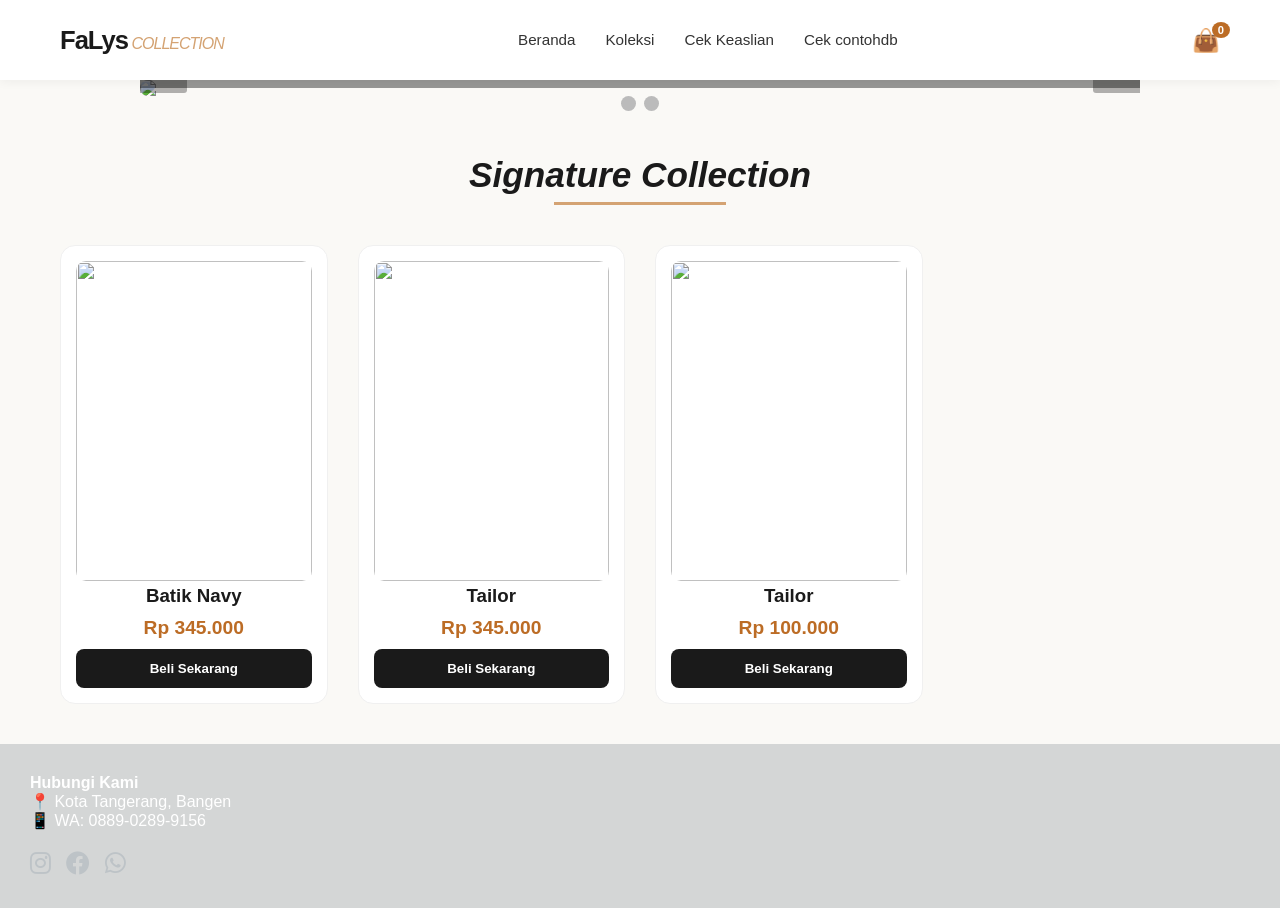
==== Falys/index.html @ fa490610 "Add files via upload" ====
<!DOCTYPE html>
<html lang="id">
<head>
    <meta charset="UTF-8">
    <meta name="viewport" content="width=device-width, initial-scale=1.0">
    <title>FaLys COLLECTION</title>
    <link rel="stylesheet" href="style.css">
    <link rel="stylesheet" href="https://cdnjs.cloudflare.com/ajax/libs/font-awesome/6.0.0/css/all.min.css">
    <link rel="manifest" href="/FaLysCollection/manifest.json">
    <meta name="theme-color" content="#000000">
    <link rel="apple-touch-icon" href="icon-192.png">


</head>
<body>

    <header>
    <nav class="nav-container">
        <div class="logo">
            <a href="#">FaLys<span> COLLECTION</span></a>
        </div>
        
        <ul class="nav-links" id="navLinks">
            <li class="mobile-only close-menu" onclick="toggleMenu()">&times; Tutup</li>
            <li><a href="#" onclick="toggleMenu()">Beranda</a></li>
            <li><a href="#katalog" onclick="toggleMenu()">Koleksi</a></li>
            <li><a href="keaslian.html" onclick="toggleMenu()">Cek Keaslian</a></li>
            <li><a href="contohdb.html" onclick="toggleMenu()">Cek contohdb</a></li>
        </ul>

        <div class="nav-icons">
            <div class="cart-wrapper" onclick="openCart()">
                👜 <span id="cart-count">0</span>
            </div>
            
            <div class="menu-toggle" id="mobile-menu" onclick="toggleMenu()">
                <span></span>
                <span></span>
                <span></span>
            </div>
        </div>
    </nav>
    <div class="nav-overlay" id="navOverlay" onclick="toggleMenu()"></div>
</header>



    <div class="slideshow-container">
  <div class="mySlides fade">
    <img src="img/1.jpg" style="width:100%">
    <div class="text">Perkenalan</div>
  </div>

  <div class="mySlides fade">
    <img src="img/2.jpg" style="width:100%">
    <div class="text">Tentang Brand</div>
  </div>
  <div class="mySlides fade">
    <img src="img/3.jpg" style="width:100%">
    <div class="text">Kontak</div>
  </div>

  <a class="prev" onclick="plusSlides(-1)">&#10094;</a>
  <a class="next" onclick="plusSlides(1)">&#10095;</a>
</div>

<div style="text-align:center">
  <span class="dot" onclick="currentSlide(1)"></span>
  <span class="dot" onclick="currentSlide(2)"></span>
</div>

    <section class="container" id="katalog">
        <div class="section-title"><h2>Signature Collection</h2></div>
        <div class="product-grid" id="product-container"></div>
    </section>

    <div id="detail-modal" class="modal">
        <div class="modal-content">
            <span class="close" onclick="closeDetail()">&times;</span>
            <div class="detail-flex">
                <div class="product-gallery">
                    <div class="gallery-container" id="modal-gallery-container"></div>
                    <div class="gallery-nav">
                        <button class="nav-btn" onclick="prevImg()">❮</button>
                        <button class="nav-btn" onclick="nextImg()">❯</button>
                    </div>
                </div>
                <div class="info-aside">
                    <h2 id="modal-nama"></h2>
                    <p id="modal-harga" class="price"></p>
                    <p id="modal-deskripsi"></p>
                    <div id="modal-btn-container"></div>
                </div>
            </div>
        </div>
    </div>

    <div id="cart-sidebar" class="sidebar">
        <div class="sidebar-header"><h3>Keranjang</h3><span onclick="closeCart()">×</span></div>
        <div id="cart-items-list" class="cart-body"></div>
        <div class="sidebar-footer">
            <div class="total-box"><span>Total:</span> <span id="total-price">Rp 0</span></div>
            <button class="add-btn" onclick="sendToWA()" style="background:var(--accent)">Order via WhatsApp</button>
        </div>
    </div>
    <footer>
      
    <div class="footer-section">
    <h4>Hubungi Kami</h4>
    <p>📍 Kota Tangerang, Bangen</p>
    <p>📱 WA: 0889-0289-9156</p>
    
    <div class="social-icons">
        <a href="https://instagram.com/username_kamu" target="_blank" title="Instagram">
            <i class="fab fa-instagram"></i>
        </a>
        <a href="https://facebook.com/username_kamu" target="_blank" title="Facebook">
            <i class="fab fa-facebook"></i>
        </a>
        <a href="https://wa.me/6288902899156" target="_blank" title="WhatsApp">
            <i class="fab fa-whatsapp"></i>
        </a>
    </div>
</div>
    </footer>

    
    <script src="products.js"></script>
    <script src="script.js"></script>
    <script>
  <script>
  if ('serviceWorker' in navigator) {
    window.addEventListener('load', () => {
      navigator.serviceWorker.register('./sw.js')
        .then(reg => console.log('Service Worker terdaftar!', reg))
        .catch(err => console.log('Gagal daftar:', err));
    });
  }
</script>

</script>

</body>
</html>
---- Falys/style.css ----
:root { 
    --primary: #d4a373; 
    --dark: #1a1a1a; 
    --accent: #bc6c25;
    --white: #ffffff;
}

* { margin:0; padding:0; box-sizing:border-box; font-family:'Segoe UI', Tahoma, sans-serif; scroll-behavior: smooth; }
body { background: #faf9f6; color: var(--dark); }

header { background: var(--white); height: 80px; display: flex; align-items: center; position: sticky; top: 0; z-index: 1000; box-shadow: 0 2px 10px rgba(0,0,0,0.05); }
.nav-container { width: 100%; max-width: 1200px; margin: 0 auto; padding: 0 20px; display: flex; justify-content: space-between; align-items: center; }
.logo a { font-size: 1.6rem; font-weight: 800; text-decoration: none; color: var(--dark); letter-spacing: -1px; }
.logo span { color: var(--primary); font-weight: 300; font-style: italic; font-size: 1rem; }

.nav-links { display: flex; list-style: none; gap: 30px; }
.nav-links a { text-decoration: none; color: #555; font-weight: 500; transition: 0.3s; }
.cart-wrapper { position: relative; cursor: pointer; font-size: 1.5rem; }
#cart-count { position: absolute; top: -8px; right: -10px; background: var(--accent); color: white; font-size: 0.7rem; padding: 2px 6px; border-radius: 50%; }

.slideshow-container {
  max-width: 1000px; /* Batas lebar maksimal */
  position: relative;
  margin: auto;
  /* Hapus overflow: hidden jika ingin bayangan terlihat, 
     tetapi biarkan jika ingin potongan gambar rapi */
}

.mySlides img {
  width: 100%;       /* Gambar memenuhi lebar container */
  height: auto;      /* Tinggi menyesuaikan proporsi gambar secara otomatis */
  display: block;    /* Menghilangkan spasi putih di bawah gambar */
  border-radius: 8px; /* Opsional: mempercantik sudut gambar */
}

/* Memastikan tombol navigasi tetap di tengah secara vertikal 
   meskipun tinggi gambar berubah-ubah */
.prev, .next {
  top: 50%;
  transform: translateY(-50%);
}

.slideshow-text { position: absolute; top: 50%; left: 50%; transform: translate(-50%, -50%); color: white; text-align: center; }

.container { max-width: 1200px; margin: 0 auto; padding: 40px 20px; }
.section-title { text-align: center; margin-bottom: 40px; }
.section-title h2 { font-size: 2.2rem; position: relative; display: inline-block; padding-bottom: 10px; font-style: italic; }
.section-title h2::after { content: ''; position: absolute; bottom: 0; left: 25%; width: 50%; height: 3px; background: var(--primary); }

.product-grid { display: grid; grid-template-columns: repeat(auto-fill, minmax(260px, 1fr)); gap: 30px; }
.card { background: var(--white); border-radius: 15px; padding: 15px; transition: 0.4s; border: 1px solid #f0f0f0; text-align: center; }
.card:hover { transform: translateY(-10px); box-shadow: 0 15px 30px rgba(0,0,0,0.07); }
.card img { width: 100%; height: 320px; object-fit: cover; border-radius: 10px; cursor: pointer; }

.price { color: var(--accent); font-weight: 700; font-size: 1.2rem; margin: 10px 0; }
.add-btn { width: 100%; padding: 12px; background: var(--dark); color: white; border: none; border-radius: 8px; cursor: pointer; font-weight: 600; transition: 0.3s; }
.add-btn:hover { background: var(--primary); }

/* Modal & Slideshow Produk */
.modal { display: none; position: fixed; inset: 0; background: rgba(0,0,0,0.6); z-index: 3000; backdrop-filter: blur(5px); }
.modal-content { background: white; margin: 5% auto; padding: 30px; border-radius: 20px; max-width: 800px; position: relative; }
.detail-flex { display: flex; gap: 30px; flex-wrap: wrap; }
.product-gallery { flex: 1; min-width: 300px; position: relative; overflow: hidden; border-radius: 15px; height: 400px; }
.gallery-container { display: flex; transition: transform 0.5s ease-in-out; height: 100%; }
.gallery-container img { min-width: 100%; object-fit: cover; cursor: zoom-in; transition: 0.5s; }
.gallery-container img:hover { transform: scale(1.2); }
.gallery-nav { position: absolute; top: 50%; width: 100%; display: flex; justify-content: space-between; transform: translateY(-50%); padding: 0 10px; }
.nav-btn { background: rgba(255,255,255,0.8); border: none; width: 35px; height: 35px; border-radius: 50%; cursor: pointer; }

.sidebar { position: fixed; right: -100%; top: 0; width: 350px; height: 100%; background: white; z-index: 2000; transition: 0.4s; box-shadow: -10px 0 30px rgba(0,0,0,0.1); display: flex; flex-direction: column; }
.sidebar.active { right: 0; }
.sidebar-header { padding: 20px; border-bottom: 1px solid #eee; display: flex; justify-content: space-between; font-weight: bold; }
.cart-body { flex: 1; overflow-y: auto; padding: 20px; }
.sidebar-footer { padding: 20px; border-top: 1px solid #eee; }


/* Sidebar Header & Footer Tetap di Tempat */
.sidebar-header {
    padding: 20px;
    border-bottom: 1px solid #eee;
    display: flex;
    justify-content: space-between;
    align-items: center;
}

.total-box {
    display: flex;
    justify-content: space-between;
    font-weight: bold;
    font-size: 1.1rem;
    margin-bottom: 15px;
}

.sidebar-footer {
    padding: 20px;
    border-top: 1px solid #eee;
    background: #fff;
}

/* Navigasi Dasar */
.nav-container {
    width: 100%;
    max-width: 1200px;
    margin: 0 auto;
    padding: 0 20px;
    display: flex;
    justify-content: space-between;
    align-items: center;
    height: 100%;
}

.nav-links {
    display: flex;
    list-style: none;
    gap: 30px;
    align-items: center;
}

.nav-links a {
    text-decoration: none;
    color: #333;
    font-weight: 500;
    transition: 0.3s;
    font-size: 0.95rem;
}

.nav-links a:hover {
    color: var(--primary);
}

/* Hamburger Menu Icon */
.menu-toggle {
    display: none; /* Sembunyi di Desktop */
    flex-direction: column;
    gap: 5px;
    cursor: pointer;
    z-index: 2001;
}

.menu-toggle span {
    display: block;
    width: 25px;
    height: 3px;
    background: var(--dark);
    border-radius: 3px;
    transition: 0.3s;
}

/* Responsif Mobile (Maksimal 768px) */
@media (max-width: 768px) {
    .menu-toggle {
        display: flex;
    }

    .nav-links {
        position: fixed;
        top: 0;
        right: -100%; /* Sembunyi di kanan */
        width: 70%;
        height: 100vh;
        background: white;
        flex-direction: column;
        padding: 80px 40px;
        transition: 0.4s ease-in-out;
        z-index: 2000;
        box-shadow: -5px 0 15px rgba(0,0,0,0.1);
    }

    .nav-links.active {
        right: 0; /* Muncul ke layar */
    }

    .nav-links li {
        width: 100%;
        border-bottom: 1px solid #f0f0f0;
        padding: 15px 0;
    }

    .mobile-only {
        display: block;
        font-size: 1.5rem;
        font-weight: bold;
        color: var(--primary);
        margin-bottom: 20px;
        cursor: pointer;
    }

    /* Overlay saat menu terbuka */
    .nav-overlay {
        display: none;
        position: fixed;
        top: 0;
        left: 0;
        width: 100%;
        height: 100%;
        background: rgba(0,0,0,0.5);
        z-index: 1999;
    }

    .nav-overlay.active {
        display: block;
    }
}

@media (min-width: 769px) {
    .mobile-only { display: none; }
}

/* Container Ikon */
.nav-icons {
    display: flex;
    align-items: center; /* Menjaga agar sejajar lurus secara horizontal */
    gap: 20px;           /* Jarak antara ikon keranjang dan hamburger */
    z-index: 2002;
}

.cart-wrapper {
    position: relative;
    cursor: pointer;
    font-size: 1.4rem;
    display: flex;
    align-items: center;
}

#cart-count {
    position: absolute;
    top: -5px;
    right: -10px;
    background: var(--accent);
    color: white;
    font-size: 0.7rem;
    padding: 2px 6px;
    border-radius: 50%;
    font-weight: bold;
}

/* Tombol Hamburger */
.menu-toggle {
    display: none; /* Sembunyi di Desktop */
    flex-direction: column;
    gap: 5px;
    cursor: pointer;
}

/* Responsif Mobile */
@media (max-width: 768px) {
    .menu-toggle {
        display: flex; /* Muncul di Mobile */
    }
    
    .nav-container {
        padding: 0 15px;
    }
}

* {box-sizing: border-box}
body {font-family: sans-serif; margin:0}

.slideshow-container {
  max-width: 1000px;
  position: relative;
  margin: auto;
  overflow: hidden;
}

.mySlides {
  display: none; /* Sembunyikan semua slide di awal */
}

/* Tombol navigasi */
.prev, .next {
  cursor: pointer;
  position: absolute;
  top: 50%;
  width: auto;
  padding: 16px;
  margin-top: -22px;
  color: white;
  font-weight: bold;
  font-size: 18px;
  transition: 0.6s ease;
  border-radius: 0 3px 3px 0;
  user-select: none;
  background-color: rgba(0,0,0,0.3);
}

.next {
  right: 0;
  border-radius: 3px 0 0 3px;
}

.prev:hover, .next:hover {
  background-color: rgba(0,0,0,0.8);
}

/* Teks keterangan */
.text {
  color: #f2f2f2;
  font-size: 15px;
  padding: 8px 12px;
  position: absolute;
  bottom: 8px;
  width: 100%;
  text-align: center;
  background: rgba(0,0,0,0.4);
}

/* Indikator titik */
.dot {
  cursor: pointer;
  height: 15px;
  width: 15px;
  margin: 0 2px;
  background-color: #bbb;
  border-radius: 50%;
  display: inline-block;
  transition: background-color 0.6s ease;
}

.active, .dot:hover {

}

/* Efek Animasi Fade */
.fade {
  animation-name: fade;
  animation-duration: 1.5s;
}

@keyframes fade {
  from {opacity: .4} 
  to {opacity: 1}
}


/* Reset Dasar */
.footer-section {
  color: #ffffff;
  padding: 30px;
  background-color: #d4d6d6;
  font-family: 'Segoe UI', Tahoma, Geneva, Verdana, sans-serif;
}

/* Garis bawah dekoratif */
.footer-col h3::after {
  content: '';
  width: 50px;
  height: 2px;
  background-color: #ff4d4d;
  position: absolute;
  bottom: -5px;
  left: 0;
}

/* Responsivitas untuk Layar Kecil */
.social-icons {
    margin-top: 20px;
    display: flex;
    gap: 15px;
}

.social-icons a {
    color: #bdc3c7;
    font-size: 1.5rem;
    transition: 0.3s ease;
}

.social-icons a:hover {
    color: #ffcc00; /* Warna kuning emas saat di-hover */
    transform: translateY(-5px); /* Efek melompat sedikit */
}

/* Responsif untuk HP agar ikon tetap di tengah */
@media (max-width: 768px) {
    .social-icons {
        justify-content: center;
    }
}

.cart-form {
    margin-top: 20px;
    padding: 15px;
    background: #fdfdfd;
    border-top: 2px solid #eee;
    border-radius: 0 0 10px 10px;
}
.cart-form h4 {
    font-size: 0.9rem;
    margin-bottom: 10px;
    color: #333;
}
.cart-form input, .cart-form textarea {
    width: 100%;
    padding: 10px;
    margin-bottom: 10px;
    border: 1px solid #ddd;
    border-radius: 6px;
    font-family: inherit;
    font-size: 0.85rem;
    box-sizing: border-box;
}
.cart-form textarea {
    height: 70px;
    resize: none;
}
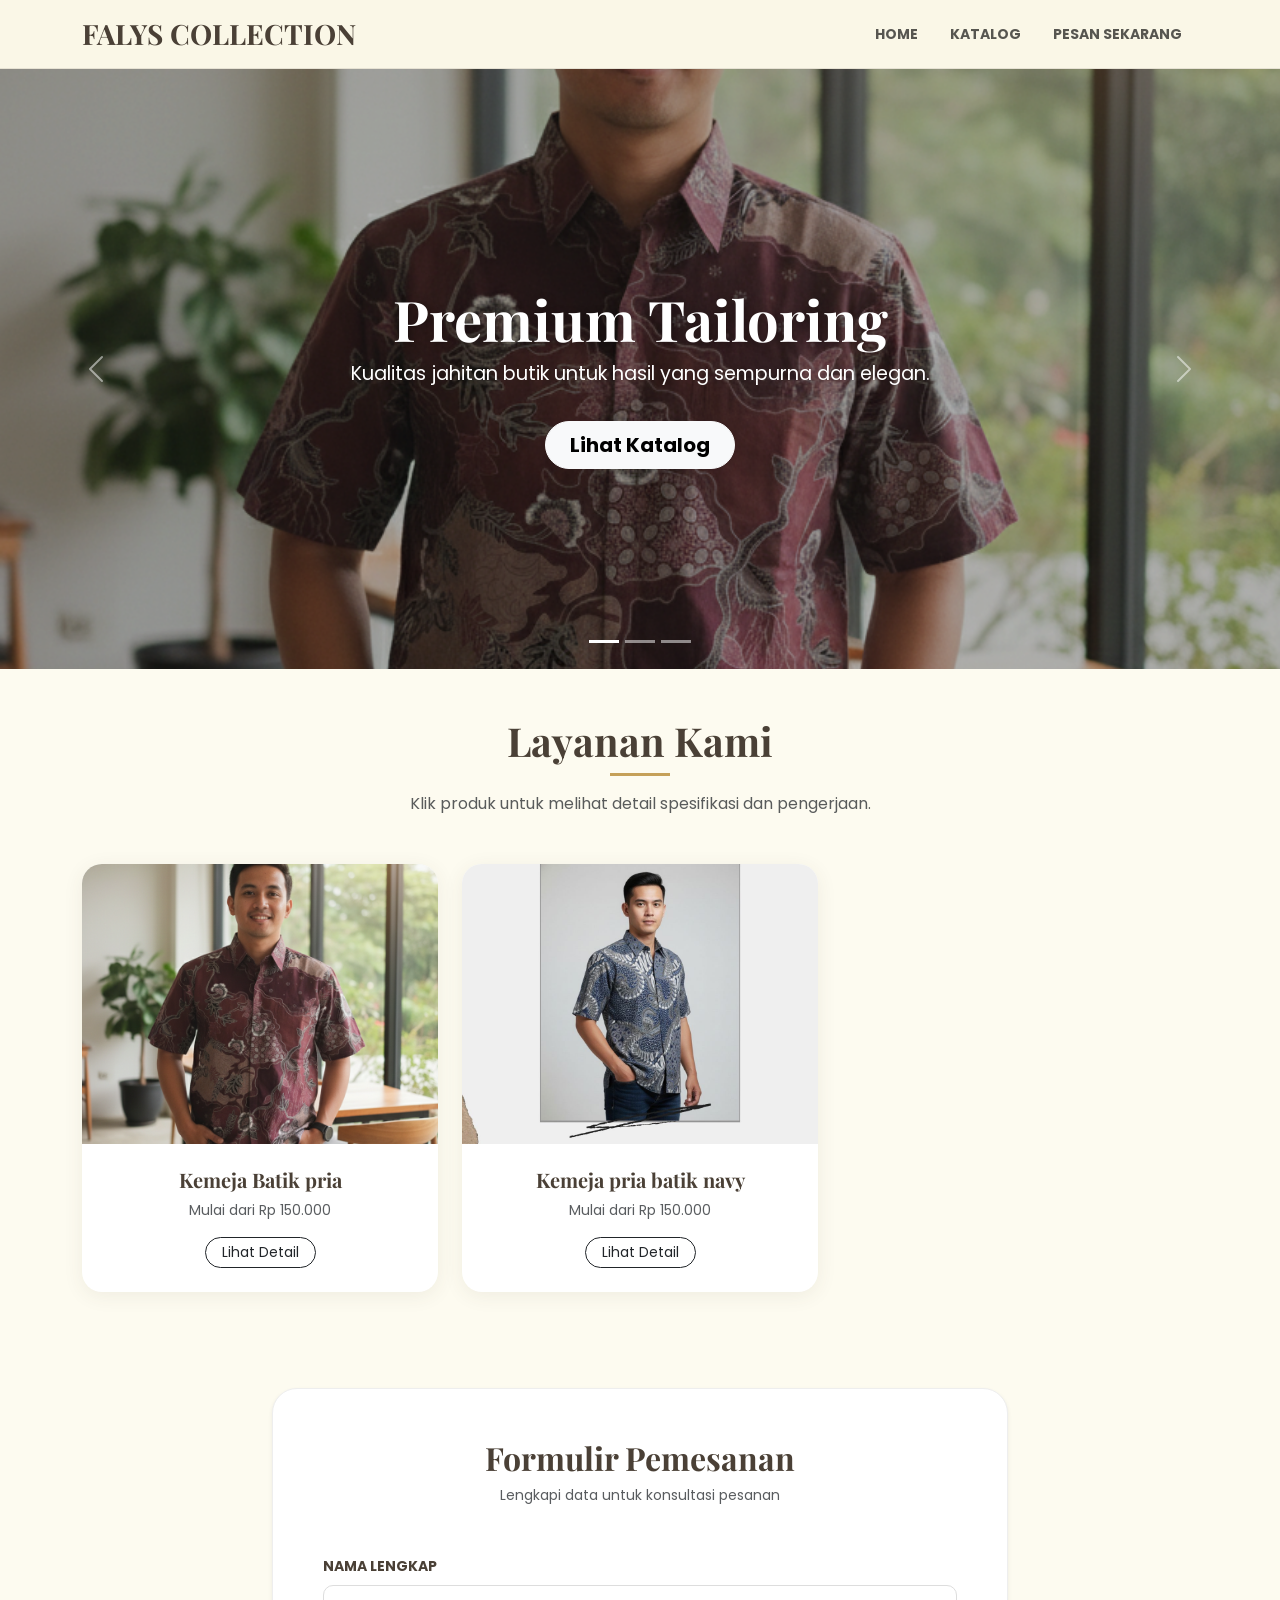
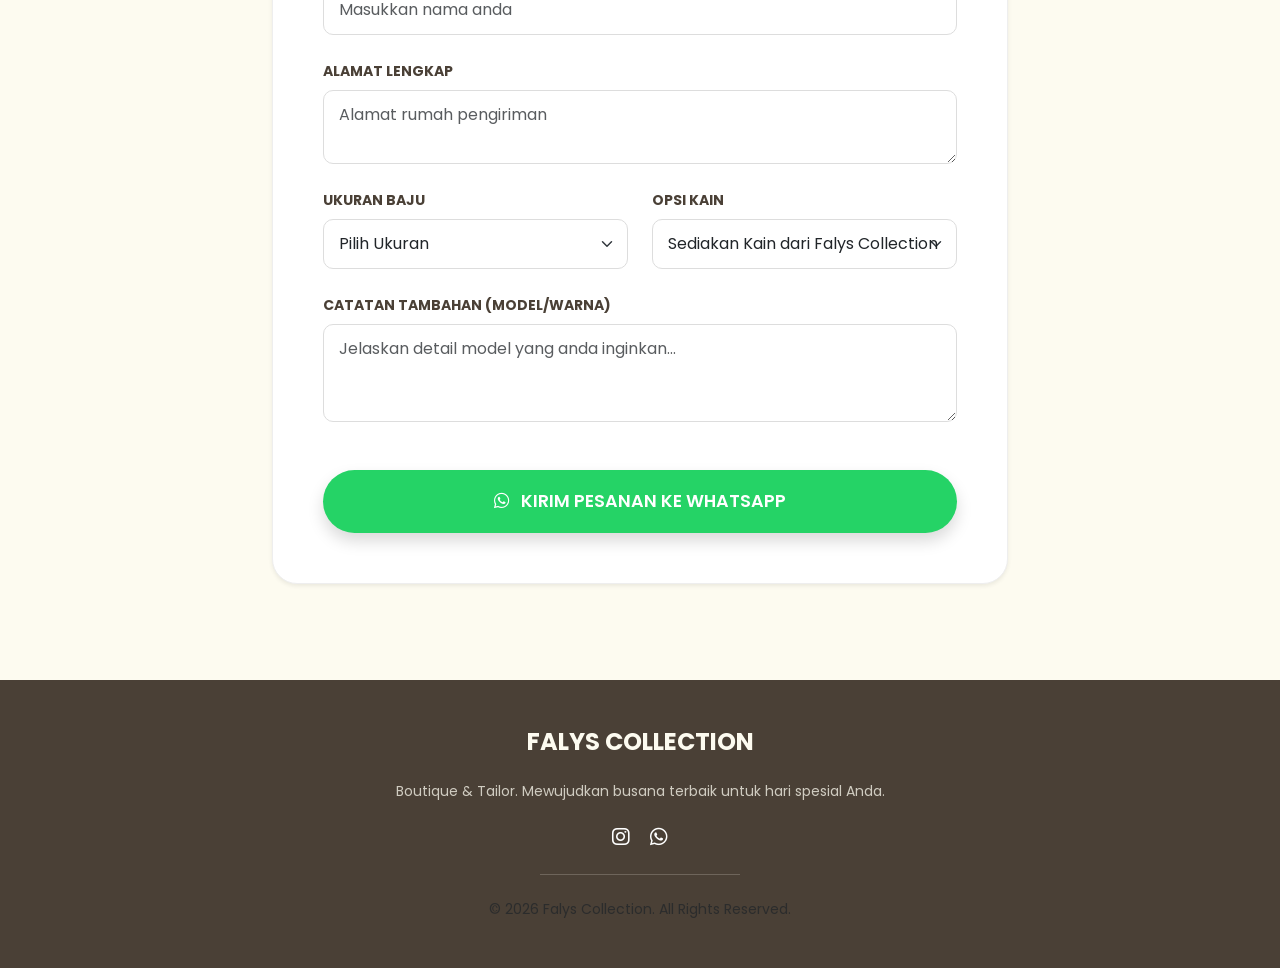
==== commit 27998bca: "Add files via upload" ====
--- a/Falys/index.html
+++ b/Falys/index.html
@@ -3,142 +3,312 @@
 <head>
     <meta charset="UTF-8">
     <meta name="viewport" content="width=device-width, initial-scale=1.0">
-    <title>FaLys COLLECTION</title>
-    <link rel="stylesheet" href="style.css">
-    <link rel="stylesheet" href="https://cdnjs.cloudflare.com/ajax/libs/font-awesome/6.0.0/css/all.min.css">
-    <link rel="manifest" href="/FaLysCollection/manifest.json">
-    <meta name="theme-color" content="#000000">
-    <link rel="apple-touch-icon" href="icon-192.png">
-
-
+    <title>FALYS COLLECTION | Boutique & Jasa Jahit Profesional</title>
+    
+    <link href="https://cdn.jsdelivr.net/npm/bootstrap@5.3.0/dist/css/bootstrap.min.css" rel="stylesheet">
+    <link href="https://fonts.googleapis.com/css2?family=Playfair+Display:wght@700&family=Poppins:wght@300;400;600&display=swap" rel="stylesheet">
+    <link rel="stylesheet" href="https://cdnjs.cloudflare.com/ajax/libs/font-awesome/6.4.0/css/all.min.css">
+    
+    <style>
+        :root {
+            --bg-cream: #FDFBF0;
+            --dark-brown: #4A4036;
+            --accent-gold: #C5A059;
+            --white: #ffffff;
+        }
+        /* Penyesuaian slide gambar di dalam modal detail */
+.modal .carousel-control-prev-icon,
+.modal .carousel-control-next-icon {
+    background-color: rgba(74, 64, 54, 0.5); /* Warna cokelat transparan */
+    border-radius: 50%;
+    padding: 15px;
+    background-size: 50%;
+}
+.modal .carousel-indicators [data-bs-target] {
+    background-color: var(--dark-brown);
+}
+
+
+        body {
+            font-family: 'Poppins', sans-serif;
+            background-color: var(--bg-cream);
+            color: var(--dark-brown);
+            scroll-behavior: smooth;
+        }
+
+        h1, h2, h3, h5, .navbar-brand {
+            font-family: 'Playfair Display', serif;
+            color: var(--dark-brown);
+        }
+
+        /* --- Navbar --- */
+        .navbar {
+            background-color: rgba(250, 247, 230, 0.95) !important;
+            border-bottom: 1px solid #E6E2D3;
+            backdrop-filter: blur(10px);
+        }
+
+        /* --- Banner Slide / Carousel --- */
+        .carousel-item {
+            height: 600px;
+            min-height: 400px;
+        }
+        .carousel-item img {
+            object-fit: cover;
+            height: 100%;
+            width: 100%;
+            filter: brightness(0.7);
+        }
+        .carousel-caption {
+            bottom: 30%;
+            z-index: 10;
+        }
+        .carousel-caption h2 {
+            font-size: 3.5rem;
+            color: var(--white);
+            text-shadow: 2px 2px 10px rgba(0,0,0,0.3);
+        }
+        .carousel-caption p {
+            font-size: 1.2rem;
+            color: var(--white);
+        }
+
+        /* --- Katalog Produk --- */
+        .card-product {
+            border: none;
+            background-color: var(--white);
+            box-shadow: 0 4px 20px rgba(74, 64, 54, 0.08);
+            transition: all 0.4s ease;
+            cursor: pointer;
+            border-radius: 20px;
+            overflow: hidden;
+        }
+        .card-product:hover {
+            transform: translateY(-15px);
+            box-shadow: 0 10px 30px rgba(197, 160, 89, 0.2);
+        }
+        .img-placeholder {
+            height: 280px;
+            overflow: hidden;
+        }
+        .img-placeholder img {
+            width: 100%;
+            height: 100%;
+            object-fit: cover;
+            transition: transform 0.5s ease;
+        }
+        .card-product:hover .img-placeholder img {
+            transform: scale(1.1);
+        }
+
+        /* --- Form Pemesanan --- */
+        .order-box {
+            background-color: var(--white);
+            border-radius: 25px;
+            padding: 50px;
+            border: 1px solid #eee;
+        }
+        .form-control, .form-select {
+            border-radius: 10px;
+            padding: 12px 15px;
+            border: 1px solid #ddd;
+        }
+        .form-control:focus, .form-select:focus {
+            border-color: var(--accent-gold);
+            box-shadow: 0 0 0 0.25rem rgba(197, 160, 89, 0.1);
+        }
+
+        .btn-whatsapp {
+            background-color: #25d366;
+            color: var(--white);
+            border: none;
+            padding: 18px;
+            font-weight: 600;
+            border-radius: 50px;
+            transition: 0.3s;
+            font-size: 1.1rem;
+        }
+        .btn-whatsapp:hover {
+            background-color: #128c7e;
+            color: var(--white);
+            transform: translateY(-3px) scale(1.02);
+            box-shadow: 0 5px 15px rgba(37, 211, 102, 0.3);
+        }
+
+        footer {
+            background-color: var(--dark-brown);
+            color: var(--bg-cream);
+        }
+
+        @media (max-width: 768px) {
+            .carousel-item { height: 400px; }
+            .carousel-caption h2 { font-size: 2rem; }
+            .order-box { padding: 30px 20px; }
+        }
+    </style>
 </head>
 <body>
 
-    <header>
-    <nav class="nav-container">
-        <div class="logo">
-            <a href="#">FaLys<span> COLLECTION</span></a>
-        </div>
-        
-        <ul class="nav-links" id="navLinks">
-            <li class="mobile-only close-menu" onclick="toggleMenu()">&times; Tutup</li>
-            <li><a href="#" onclick="toggleMenu()">Beranda</a></li>
-            <li><a href="#katalog" onclick="toggleMenu()">Koleksi</a></li>
-            <li><a href="keaslian.html" onclick="toggleMenu()">Cek Keaslian</a></li>
-            <li><a href="contohdb.html" onclick="toggleMenu()">Cek contohdb</a></li>
-        </ul>
-
-        <div class="nav-icons">
-            <div class="cart-wrapper" onclick="openCart()">
-                👜 <span id="cart-count">0</span>
-            </div>
-            
-            <div class="menu-toggle" id="mobile-menu" onclick="toggleMenu()">
-                <span></span>
-                <span></span>
-                <span></span>
+    <nav class="navbar navbar-expand-lg sticky-top">
+        <div class="container">
+            <a class="navbar-brand fw-bold fs-3" href="#">FALYS COLLECTION</a>
+            <button class="navbar-toggler" type="button" data-bs-toggle="collapse" data-bs-target="#navbarNav">
+                <span class="navbar-toggler-icon"></span>
+            </button>
+            <div class="collapse navbar-collapse" id="navbarNav">
+                <ul class="navbar-nav ms-auto small fw-bold">
+                    <li class="nav-item"><a class="nav-link px-3" href="#home">HOME</a></li>
+                    <li class="nav-item"><a class="nav-link px-3" href="#produk">KATALOG</a></li>
+                    <li class="nav-item"><a class="nav-link px-3" href="#pesan">PESAN SEKARANG</a></li>
+                </ul>
             </div>
         </div>
     </nav>
-    <div class="nav-overlay" id="navOverlay" onclick="toggleMenu()"></div>
-</header>
-
-
-
-    <div class="slideshow-container">
-  <div class="mySlides fade">
-    <img src="img/1.jpg" style="width:100%">
-    <div class="text">Perkenalan</div>
-  </div>
-
-  <div class="mySlides fade">
-    <img src="img/2.jpg" style="width:100%">
-    <div class="text">Tentang Brand</div>
-  </div>
-  <div class="mySlides fade">
-    <img src="img/3.jpg" style="width:100%">
-    <div class="text">Kontak</div>
-  </div>
-
-  <a class="prev" onclick="plusSlides(-1)">&#10094;</a>
-  <a class="next" onclick="plusSlides(1)">&#10095;</a>
-</div>
-
-<div style="text-align:center">
-  <span class="dot" onclick="currentSlide(1)"></span>
-  <span class="dot" onclick="currentSlide(2)"></span>
-</div>
-
-    <section class="container" id="katalog">
-        <div class="section-title"><h2>Signature Collection</h2></div>
-        <div class="product-grid" id="product-container"></div>
-    </section>
-
-    <div id="detail-modal" class="modal">
-        <div class="modal-content">
-            <span class="close" onclick="closeDetail()">&times;</span>
-            <div class="detail-flex">
-                <div class="product-gallery">
-                    <div class="gallery-container" id="modal-gallery-container"></div>
-                    <div class="gallery-nav">
-                        <button class="nav-btn" onclick="prevImg()">❮</button>
-                        <button class="nav-btn" onclick="nextImg()">❯</button>
+
+    <header id="home">
+        <div id="mainCarousel" class="carousel slide carousel-fade" data-bs-ride="carousel">
+            <div class="carousel-indicators">
+                <button type="button" data-bs-target="#mainCarousel" data-bs-slide-to="0" class="active"></button>
+                <button type="button" data-bs-target="#mainCarousel" data-bs-slide-to="1"></button>
+                <button type="button" data-bs-target="#mainCarousel" data-bs-slide-to="2"></button>
+            </div>
+            <div class="carousel-inner">
+                <div class="carousel-item active" data-bs-interval="5000">
+                    <img src="img/batik-bergundy.png" alt="Fashion 1">
+                    <div class="carousel-caption">
+                        <h2 class="fw-bold">Premium Tailoring</h2>
+                        <p>Kualitas jahitan butik untuk hasil yang sempurna dan elegan.</p>
+                        <a href="#produk" class="btn btn-light btn-lg rounded-pill px-4 fw-bold mt-3">Lihat Katalog</a>
                     </div>
                 </div>
-                <div class="info-aside">
-                    <h2 id="modal-nama"></h2>
-                    <p id="modal-harga" class="price"></p>
-                    <p id="modal-deskripsi"></p>
-                    <div id="modal-btn-container"></div>
+                <div class="carousel-item" data-bs-interval="5000">
+                    <img src="https://images.unsplash.com/photo-1598554747436-c9293d6a588f?q=80&w=1374&auto=format&fit=crop" alt="Fashion 2">
+                    <div class="carousel-caption">
+                        <h2 class="fw-bold">Custom Design</h2>
+                        <p>Wujudkan desain pakaian impian Anda bersama penjahit ahli kami.</p>
+                        <a href="#pesan" class="btn btn-warning btn-lg rounded-pill px-4 fw-bold mt-3 border-0" style="background-color: var(--accent-gold); color: white;">Pesan Sekarang</a>
+                    </div>
                 </div>
-            </div>
-        </div>
-    </div>
-
-    <div id="cart-sidebar" class="sidebar">
-        <div class="sidebar-header"><h3>Keranjang</h3><span onclick="closeCart()">×</span></div>
-        <div id="cart-items-list" class="cart-body"></div>
-        <div class="sidebar-footer">
-            <div class="total-box"><span>Total:</span> <span id="total-price">Rp 0</span></div>
-            <button class="add-btn" onclick="sendToWA()" style="background:var(--accent)">Order via WhatsApp</button>
-        </div>
-    </div>
-    <footer>
-      
-    <div class="footer-section">
-    <h4>Hubungi Kami</h4>
-    <p>📍 Kota Tangerang, Bangen</p>
-    <p>📱 WA: 0889-0289-9156</p>
+                <div class="carousel-item" data-bs-interval="5000">
+                    <img src="img/fotbar-bergundy.jpg" alt="Fashion 3">
+                    <div class="carousel-caption">
+                        <h2 class="fw-bold">Falys Collection</h2>
+                        <p>Kenyamanan dan gaya dalam setiap detail kain yang kami jahit.</p>
+                    </div>
+                </div>
+            </div>
+            <button class="carousel-control-prev" type="button" data-bs-target="#mainCarousel" data-bs-slide="prev">
+                <span class="carousel-control-prev-icon"></span>
+            </button>
+            <button class="carousel-control-next" type="button" data-bs-target="#mainCarousel" data-bs-slide="next">
+                <span class="carousel-control-next-icon"></span>
+            </button>
+        </div>
+    </header>
+
+    <section id="produk" class="container py-5">
+        <div class="text-center mb-5">
+            <h2 class="fw-bold display-6">Layanan Kami</h2>
+            <div class="mx-auto bg-warning mb-3" style="width: 60px; height: 3px; background-color: var(--accent-gold) !important;"></div>
+            <p class="text-muted">Klik produk untuk melihat detail spesifikasi dan pengerjaan.</p>
+        </div>
+        
+        <div id="produkContainer" class="row g-4">
+            </div>
+    </section>
+
+    <section id="pesan" class="container py-5 mb-5">
+        <div class="row justify-content-center">
+            <div class="col-md-9 col-lg-8">
+                <div class="order-box shadow-sm">
+                    <div class="text-center mb-5">
+                        <h2 class="fw-bold">Formulir Pemesanan</h2>
+                        <p class="small text-muted">Lengkapi data untuk konsultasi pesanan</p>
+                    </div>
+                    
+                    <form id="orderForm">
+                        <div class="mb-4">
+                            <label class="form-label fw-bold text-uppercase small">Nama Lengkap</label>
+                            <input type="text" id="nama" class="form-control" placeholder="Masukkan nama anda" required>
+                        </div>
+                        <div class="mb-4">
+                            <label class="form-label fw-bold text-uppercase small">Alamat Lengkap</label>
+                            <textarea id="alamat" class="form-control" rows="2" placeholder="Alamat rumah pengiriman" required></textarea>
+                        </div>
+                        <div class="row">
+                            <div class="col-md-6 mb-4">
+                                <label class="form-label fw-bold text-uppercase small">Ukuran Baju</label>
+                                <select id="ukuran" class="form-select" required>
+                                    <option value="" selected disabled>Pilih Ukuran</option>
+                                    <option value="S">S (Small)</option>
+                                    <option value="M">M (Medium)</option>
+                                    <option value="L">L (Large)</option>
+                                    <option value="XL">XL (Extra Large)</option>
+                                </select>
+                            </div>
+                            <div class="col-md-6 mb-4">
+                                <label class="form-label fw-bold text-uppercase small">Opsi Kain</label>
+                                <select id="opsiKain" class="form-select">
+                                    <option value="Kain dari Toko">Sediakan Kain dari Falys Collection</option>
+                                    <option value="Kain Sendiri">Saya akan Kirim Kain Sendiri</option>
+                                </select>
+                            </div>
+                        </div>
+                        <div class="mb-5">
+                            <label class="form-label fw-bold text-uppercase small">Catatan Tambahan (Model/Warna)</label>
+                            <textarea id="catatan" class="form-control" rows="3" placeholder="Jelaskan detail model yang anda inginkan..."></textarea>
+                        </div>
+                        <button type="button" onclick="kirimKeWhatsApp()" class="btn btn-whatsapp w-100 shadow">
+                            <i class="fab fa-whatsapp me-2"></i> KIRIM PESANAN KE WHATSAPP
+                        </button>
+                    </form>
+                </div>
+            </div>
+        </div>
+    </section>
+
+    <div id="modalContainer"></div>
+
+    <footer class="py-5 text-center">
+        <div class="container">
+            <h4 class="fw-bold mb-4">FALYS COLLECTION</h4>
+            <p class="opacity-75 small mb-4 px-3">Boutique & Tailor. Mewujudkan busana terbaik untuk hari spesial Anda.</p>
+            <div class="mb-4">
+                <a href="https://www.instagram.com/falyscollection" class="text-white mx-2"><i class="fab fa-instagram fa-lg"></i></a>
+                <a href="#" class="text-white mx-2"><i class="fab fa-whatsapp fa-lg"></i></a>
+            </div>
+            <hr class="mx-auto mb-4" style="width: 200px; opacity: 0.2;">
+            <p class="mb-0 text-muted small">&copy; 2026 Falys Collection. All Rights Reserved.</p>
+        </div>
+    </footer>
+
+    <script src="https://cdn.jsdelivr.net/npm/bootstrap@5.3.0/dist/js/bootstrap.bundle.min.js"></script>
     
-    <div class="social-icons">
-        <a href="https://instagram.com/username_kamu" target="_blank" title="Instagram">
-            <i class="fab fa-instagram"></i>
-        </a>
-        <a href="https://facebook.com/username_kamu" target="_blank" title="Facebook">
-            <i class="fab fa-facebook"></i>
-        </a>
-        <a href="https://wa.me/6288902899156" target="_blank" title="WhatsApp">
-            <i class="fab fa-whatsapp"></i>
-        </a>
-    </div>
-</div>
-    </footer>
-
-    
-    <script src="products.js"></script>
-    <script src="script.js"></script>
+    <script src="katalog.js"></script>
     <script>
-  <script>
-  if ('serviceWorker' in navigator) {
-    window.addEventListener('load', () => {
-      navigator.serviceWorker.register('./sw.js')
-        .then(reg => console.log('Service Worker terdaftar!', reg))
-        .catch(err => console.log('Gagal daftar:', err));
-    });
-  }
-</script>
-
-</script>
-
+        function kirimKeWhatsApp() {
+            const nama = document.getElementById('nama').value;
+            const alamat = document.getElementById('alamat').value;
+            const ukuran = document.getElementById('ukuran').value;
+            const opsiKain = document.getElementById('opsiKain').value;
+            const catatan = document.getElementById('catatan').value;
+            const nomorAdmin = "6288902899156";
+
+            if (!nama || !alamat || !ukuran) {
+                alert("Harap lengkapi Nama, Alamat, dan Ukuran sebelum memesan.");
+                return;
+            }
+
+            const pesan = `Halo Admin Falys Collection,%0A%0A` +
+                          `Saya ingin memesan jasa jahitan melalui website:%0A%0A` +
+                          `*Nama:* ${nama}%0A` +
+                          `*Alamat:* ${alamat}%0A` +
+                          `*Ukuran:* ${ukuran}%0A` +
+                          `*Opsi Kain:* ${opsiKain}%0A` +
+                          `*Catatan:* ${catatan || '-'}`;
+
+            window.open(`https://wa.me/${nomorAdmin}?text=${pesan}`, '_blank');
+        }
+    </script>
 </body>
 </html>
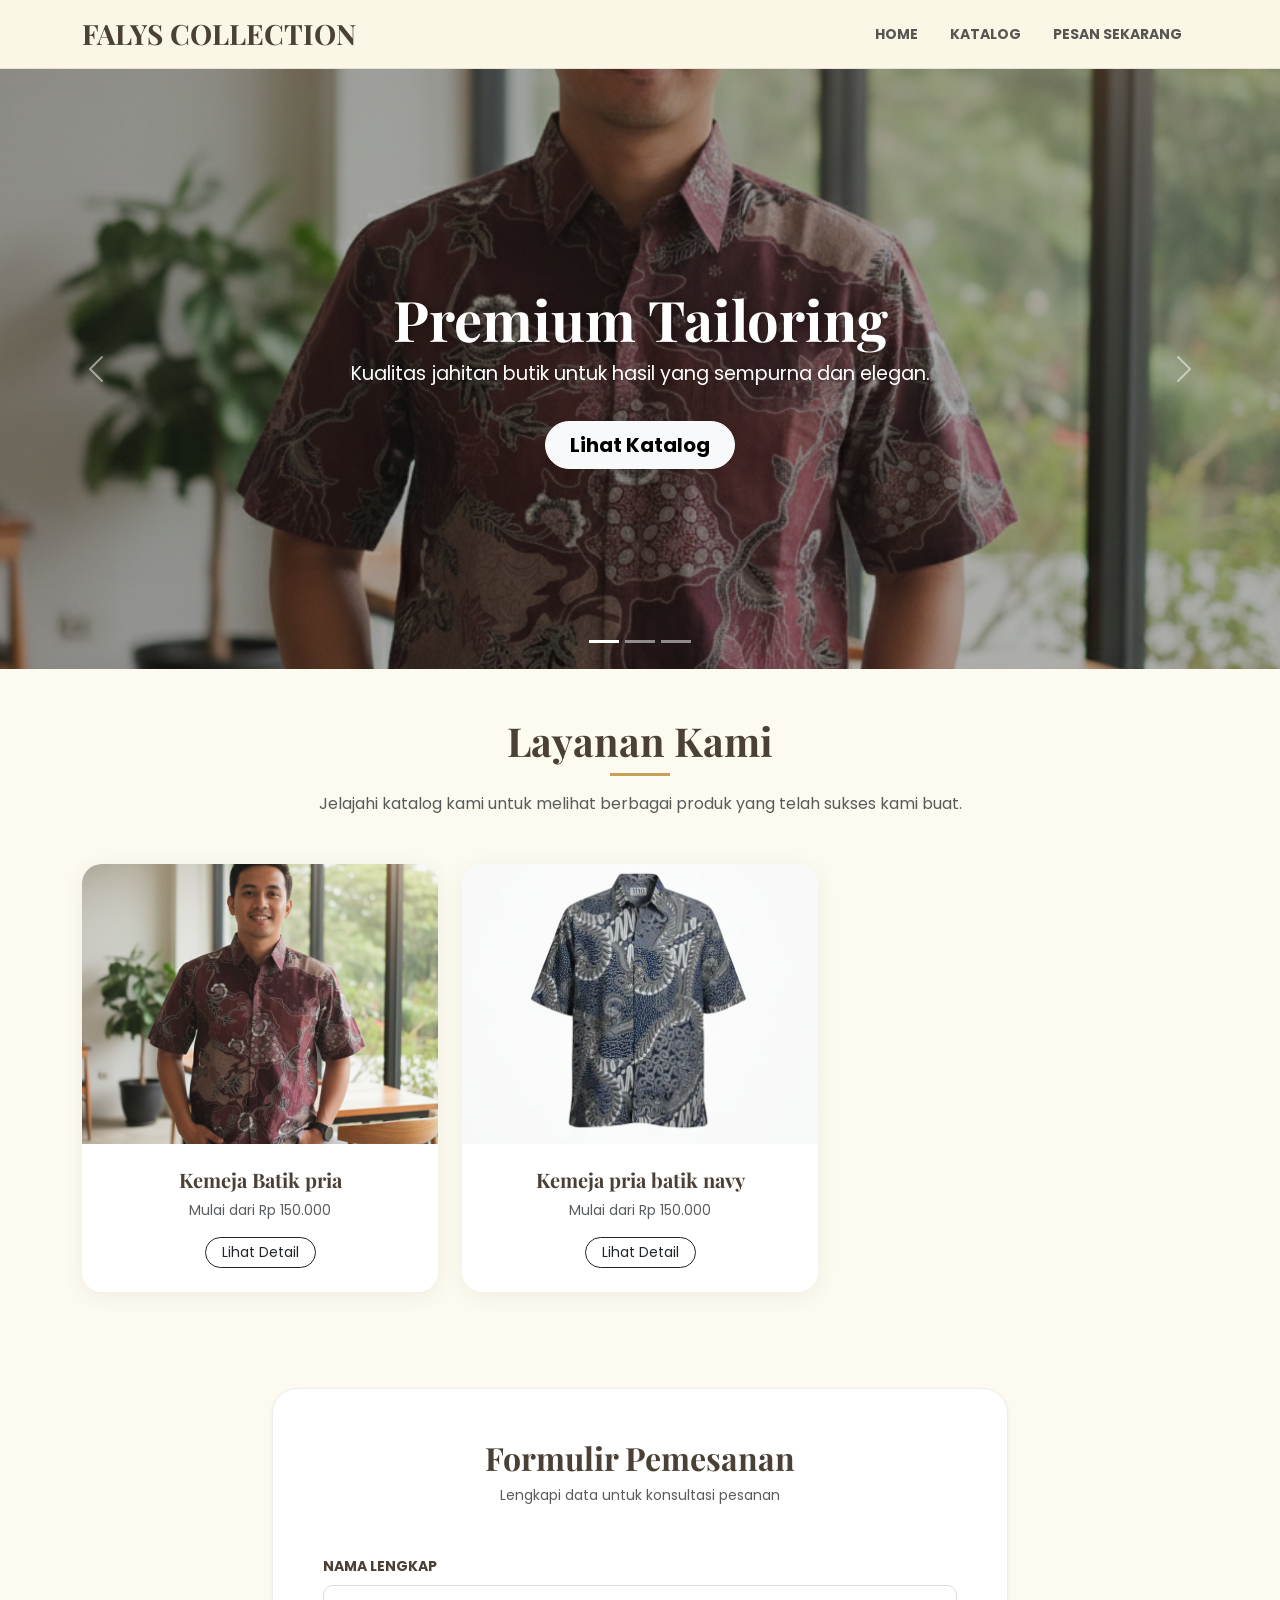
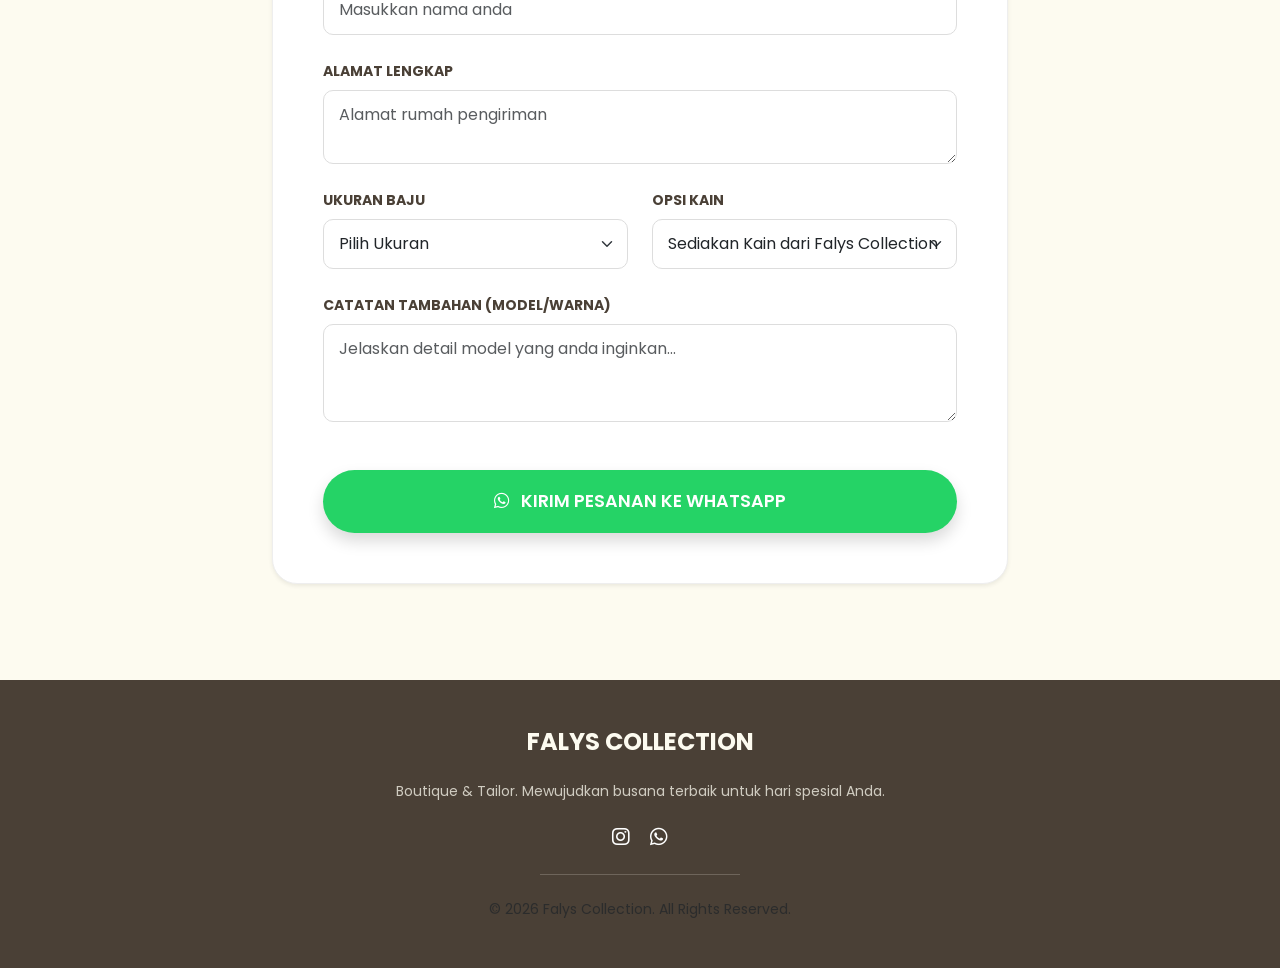
==== commit fdb792b9: "update Falys/index.html" ====
--- a/Falys/index.html
+++ b/Falys/index.html
@@ -210,7 +210,7 @@
         <div class="text-center mb-5">
             <h2 class="fw-bold display-6">Layanan Kami</h2>
             <div class="mx-auto bg-warning mb-3" style="width: 60px; height: 3px; background-color: var(--accent-gold) !important;"></div>
-            <p class="text-muted">Klik produk untuk melihat detail spesifikasi dan pengerjaan.</p>
+            <p class="text-muted">Jelajahi katalog kami untuk melihat berbagai produk yang telah sukses kami buat.</p>
         </div>
         
         <div id="produkContainer" class="row g-4">
